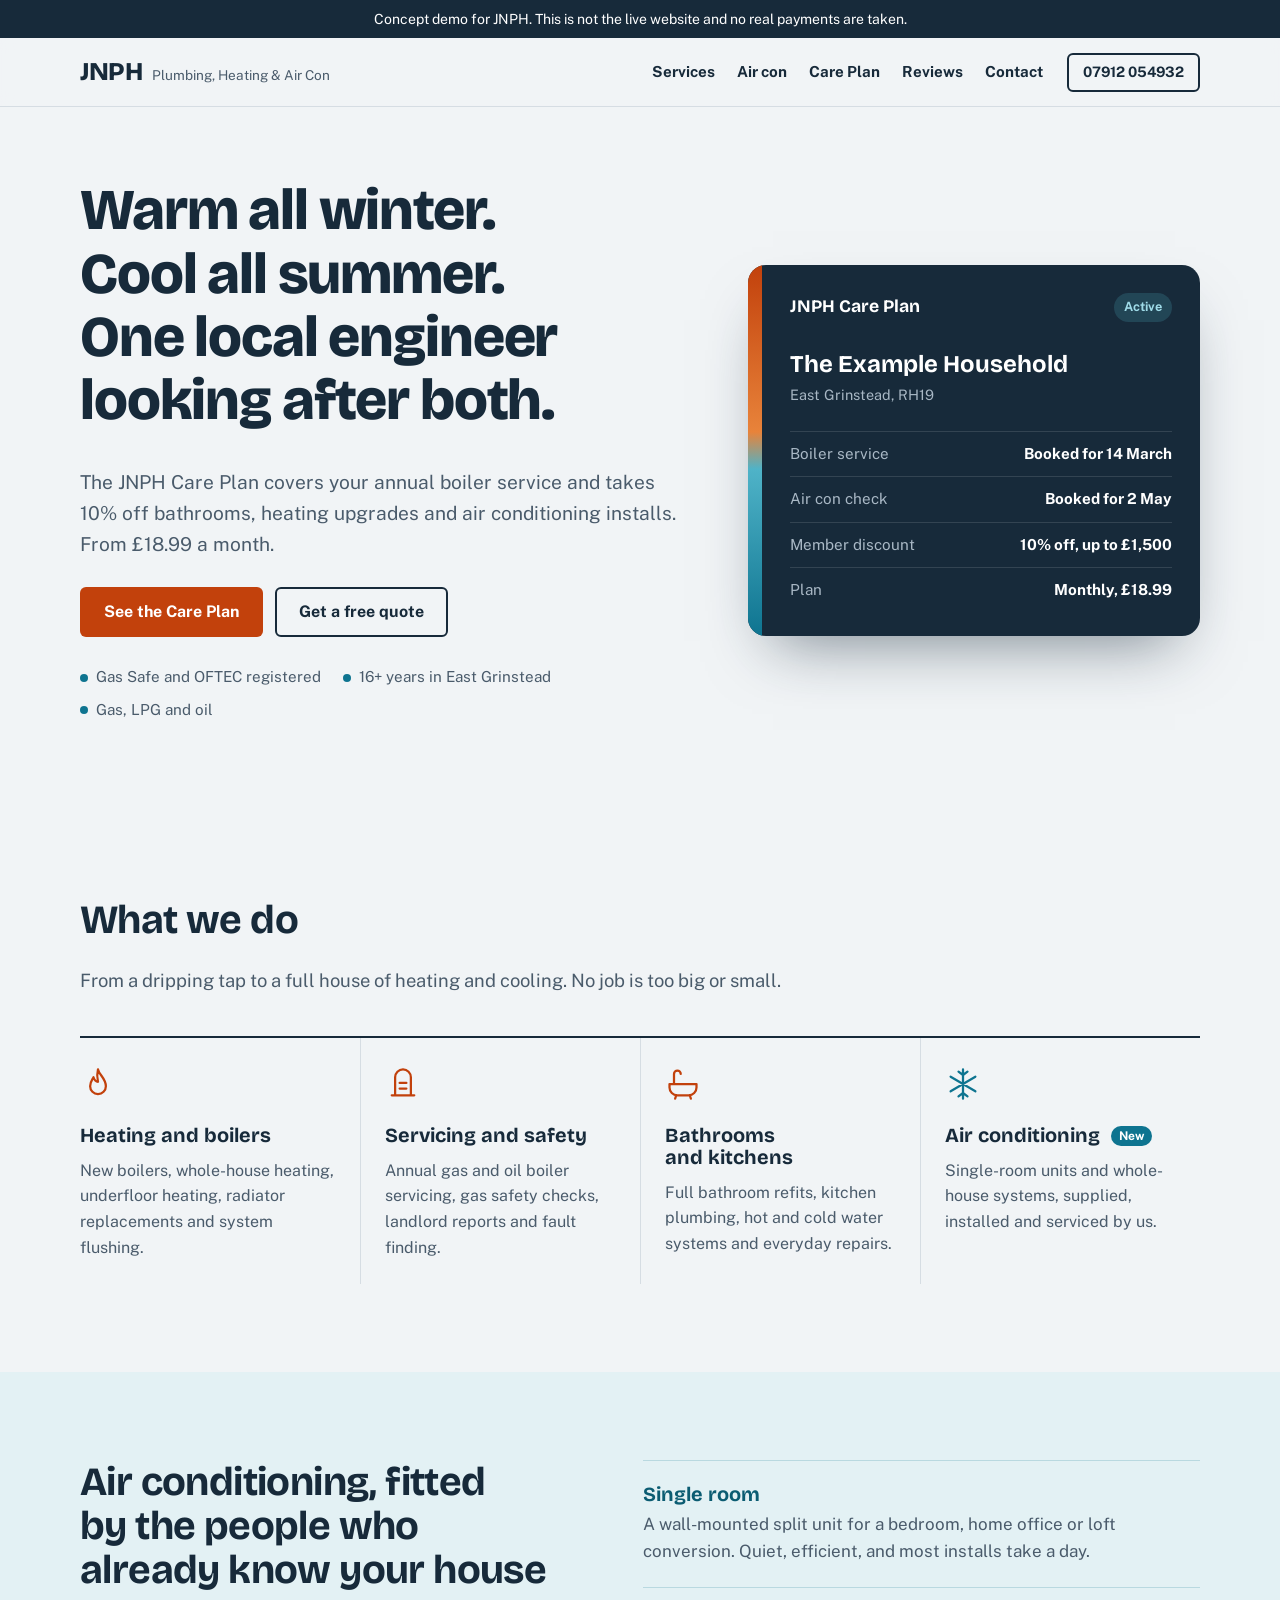
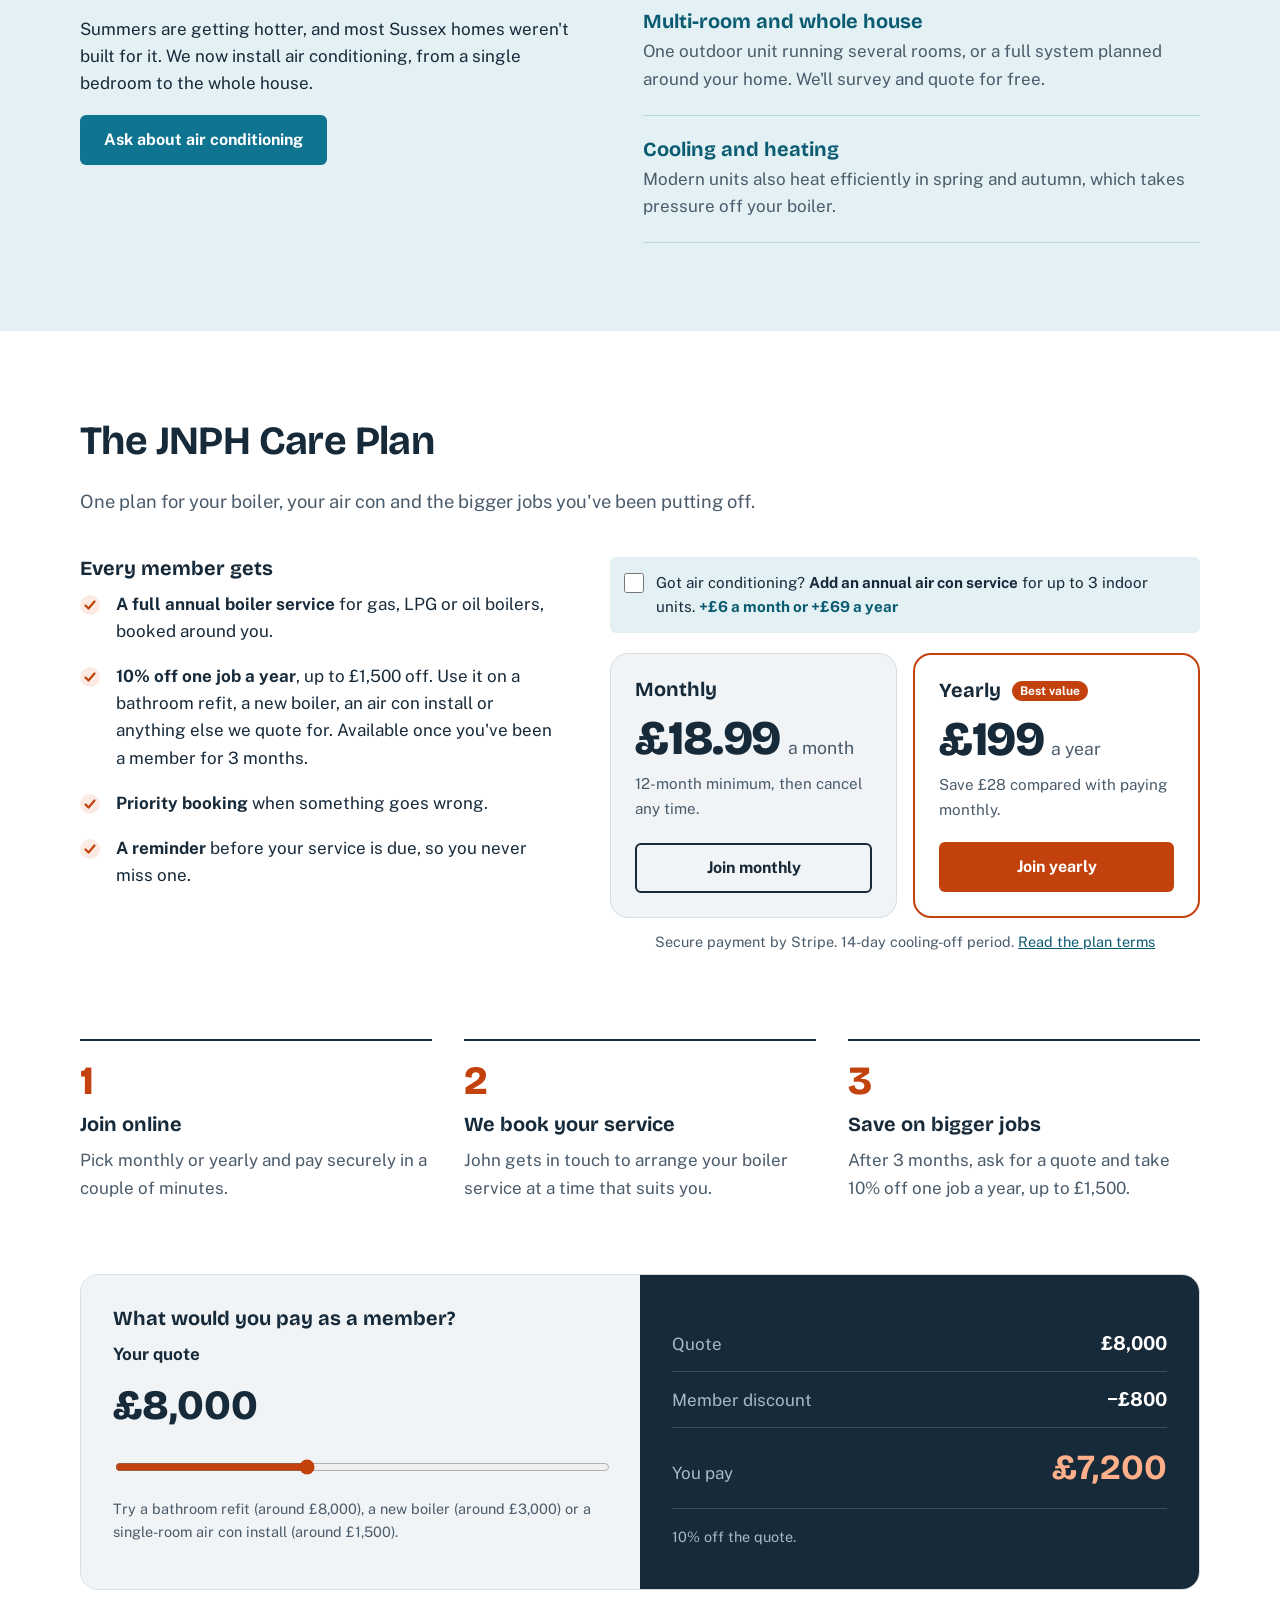
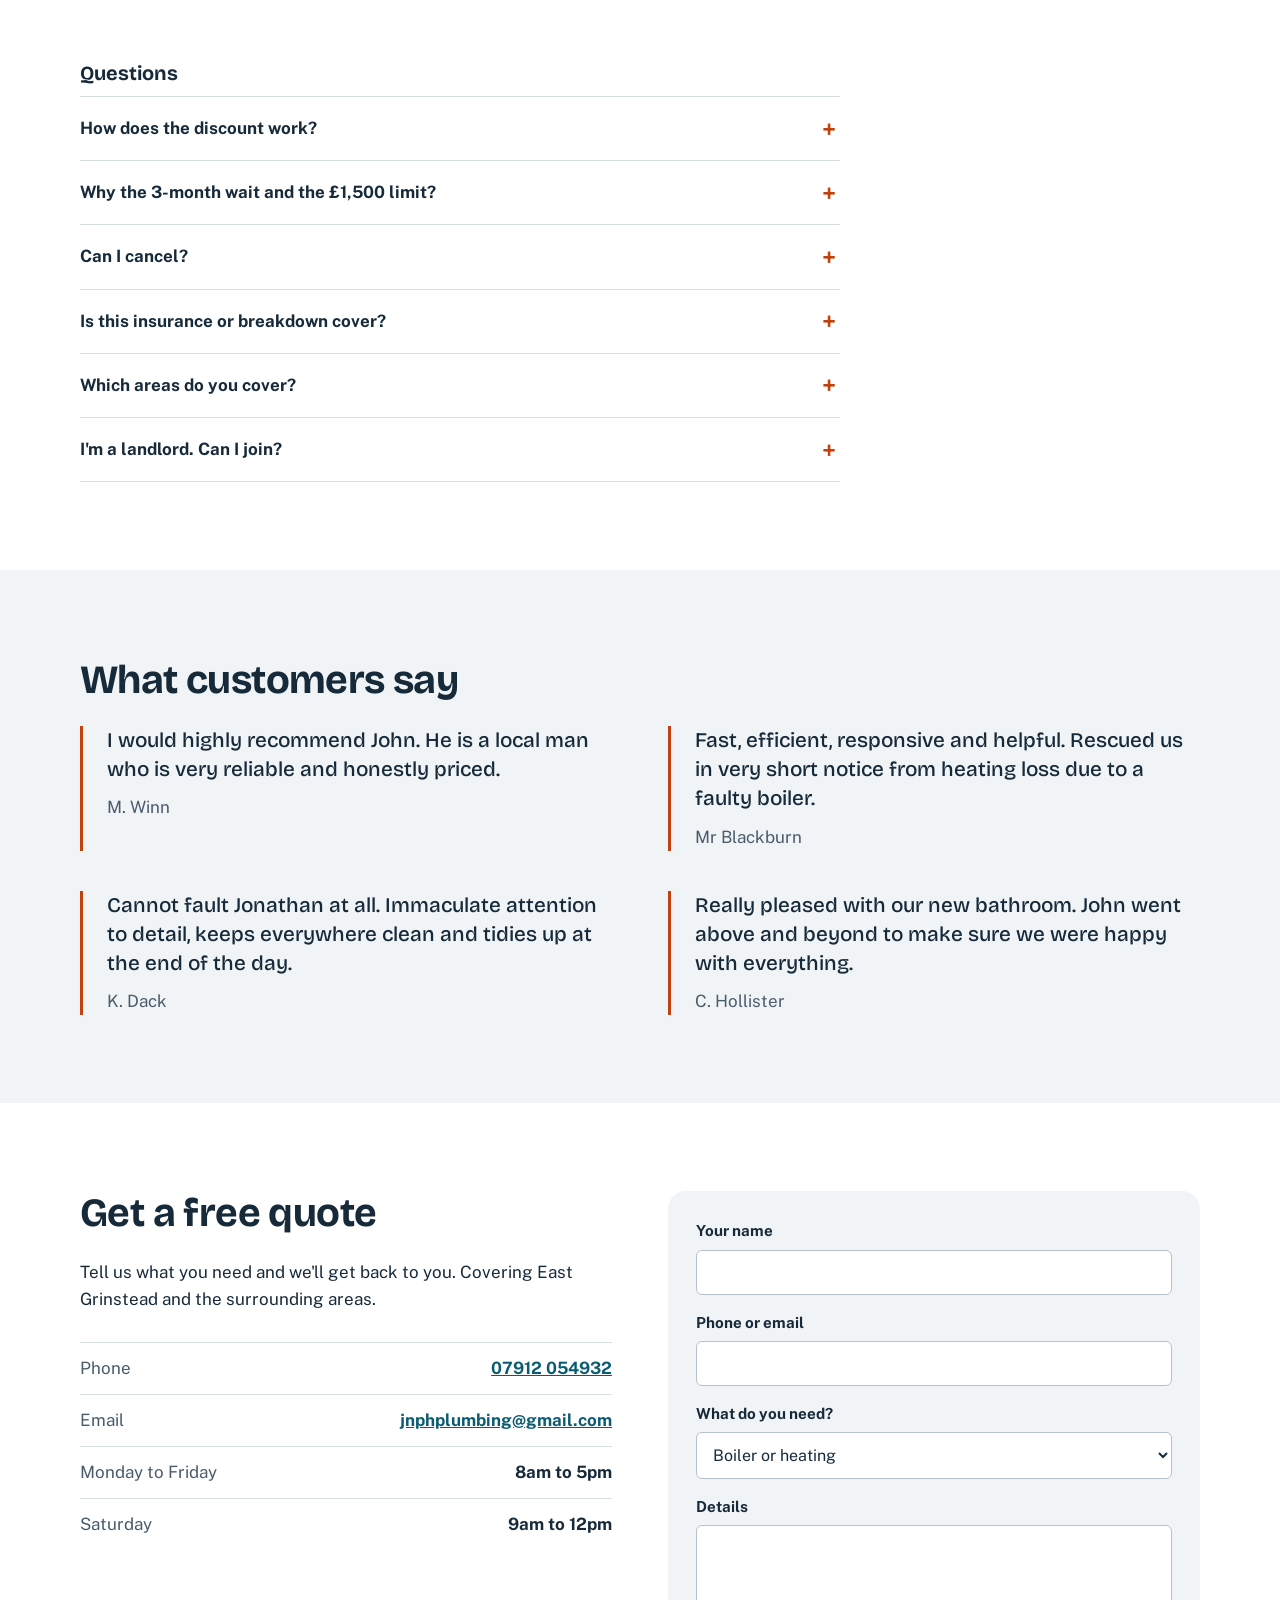
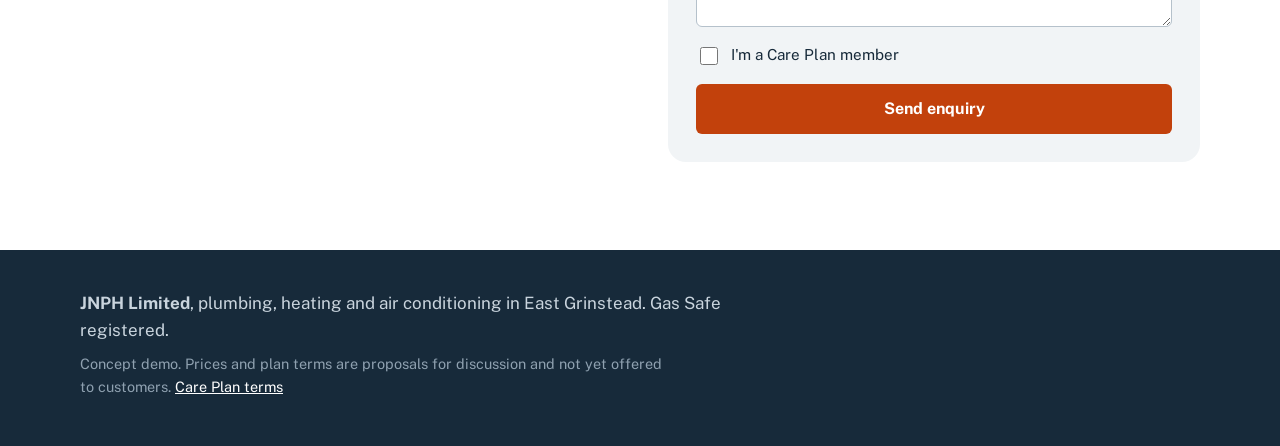
==== index.html @ a47aa837 "JNPH Care Plan concept demo Static demo site for a plumbing, heating and air conditioning business w" ====
<!doctype html>
<html lang="en-GB">
<head>
  <meta charset="utf-8">
  <meta name="viewport" content="width=device-width, initial-scale=1">
  <title>JNPH Plumbing, Heating &amp; Air Conditioning | East Grinstead</title>
  <meta name="description" content="Gas Safe plumbing, heating, bathrooms and air conditioning in East Grinstead. Join the JNPH Care Plan: annual boiler service plus 10% off bigger jobs.">
  <link rel="preconnect" href="https://fonts.googleapis.com">
  <link rel="preconnect" href="https://fonts.gstatic.com" crossorigin>
  <link href="https://fonts.googleapis.com/css2?family=Public+Sans:wght@400;700&family=Bricolage+Grotesque:opsz,wght@12..96,500;12..96,700;12..96,800&display=swap" rel="stylesheet">
  <link rel="stylesheet" href="styles.css">
</head>
<body>
  <div class="demo-bar" role="note">
    Concept demo for JNPH. This is not the live website and no real payments are taken.
  </div>

  <header class="site-header">
    <div class="wrap header-inner">
      <a class="wordmark" href="#top" aria-label="JNPH home">JNPH<span>Plumbing, Heating &amp; Air Con</span></a>
      <nav class="nav" aria-label="Main">
        <a href="#services">Services</a>
        <a href="#air-con">Air con</a>
        <a href="#care-plan">Care Plan</a>
        <a href="#reviews">Reviews</a>
        <a href="#contact">Contact</a>
      </nav>
      <a class="btn btn-small btn-ghost" href="tel:07912054932">07912 054932</a>
    </div>
  </header>

  <main id="top">
    <!-- Hero -->
    <section class="hero">
      <div class="wrap hero-inner">
        <div class="hero-copy">
          <h1>Warm all winter. Cool all summer. One local engineer looking after both.</h1>
          <p class="lede">The JNPH Care Plan covers your annual boiler service and takes 10% off bathrooms, heating upgrades and air conditioning installs. From £18.99 a month.</p>
          <div class="hero-actions">
            <a class="btn btn-heat" href="#care-plan">See the Care Plan</a>
            <a class="btn btn-ghost" href="#contact">Get a free quote</a>
          </div>
          <ul class="trust">
            <li>Gas Safe and OFTEC registered</li>
            <li>16+ years in East Grinstead</li>
            <li>Gas, LPG and oil</li>
          </ul>
        </div>

        <figure class="member-card" aria-label="Example Care Plan membership card">
          <div class="card-temp" aria-hidden="true"></div>
          <div class="card-body">
            <div class="card-top">
              <span class="card-brand">JNPH Care Plan</span>
              <span class="card-status">Active</span>
            </div>
            <p class="card-name">The Example Household<br><span>East Grinstead, RH19</span></p>
            <dl class="card-rows">
              <div><dt>Boiler service</dt><dd>Booked for 14 March</dd></div>
              <div><dt>Air con check</dt><dd>Booked for 2 May</dd></div>
              <div><dt>Member discount</dt><dd>10% off, up to £1,500</dd></div>
              <div><dt>Plan</dt><dd>Monthly, £18.99</dd></div>
            </dl>
          </div>
        </figure>
      </div>
    </section>

    <!-- Services -->
    <section id="services" class="section">
      <div class="wrap">
        <h2>What we do</h2>
        <p class="section-intro">From a dripping tap to a full house of heating and cooling. No job is too big or small.</p>
        <div class="services">
          <article class="service">
            <svg class="icon icon-heat" viewBox="0 0 32 32" aria-hidden="true"><path d="M16 3c1 5 7 8 7 15a7 7 0 0 1-14 0c0-4 2-6 3-8 1 3 2 4 4 4-1-4-1-7 0-11z"/></svg>
            <h3>Heating and boilers</h3>
            <p>New boilers, whole-house heating, underfloor heating, radiator replacements and system flushing.</p>
          </article>
          <article class="service">
            <svg class="icon icon-heat" viewBox="0 0 32 32" aria-hidden="true"><path d="M6 26h20M9 26V10a7 7 0 0 1 14 0v16M13 15h6M13 20h6"/></svg>
            <h3>Servicing and safety</h3>
            <p>Annual gas and oil boiler servicing, gas safety checks, landlord reports and fault finding.</p>
          </article>
          <article class="service">
            <svg class="icon icon-heat" viewBox="0 0 32 32" aria-hidden="true"><path d="M4 16h24v3a7 7 0 0 1-7 7H11a7 7 0 0 1-7-7v-3zM8 16V7a3 3 0 0 1 6 0M10 26l-1 3M22 26l1 3"/></svg>
            <h3>Bathrooms and kitchens</h3>
            <p>Full bathroom refits, kitchen plumbing, hot and cold water systems and everyday repairs.</p>
          </article>
          <article class="service service-new">
            <svg class="icon icon-cool" viewBox="0 0 32 32" aria-hidden="true"><path d="M16 3v26M5 9.5l22 13M27 9.5l-22 13M12 5l4 3 4-3M12 27l4-3 4 3"/></svg>
            <h3>Air conditioning <span class="tag">New</span></h3>
            <p>Single-room units and whole-house systems, supplied, installed and serviced by us.</p>
          </article>
        </div>
      </div>
    </section>

    <!-- Air con -->
    <section id="air-con" class="section aircon">
      <div class="wrap aircon-inner">
        <div>
          <h2>Air conditioning, fitted by the people who already know your house</h2>
          <p>Summers are getting hotter, and most Sussex homes weren't built for it. We now install air conditioning, from a single bedroom to the whole house.</p>
          <a class="btn btn-cool" href="#contact">Ask about air conditioning</a>
        </div>
        <div class="aircon-options">
          <div class="option">
            <h3>Single room</h3>
            <p>A wall-mounted split unit for a bedroom, home office or loft conversion. Quiet, efficient, and most installs take a day.</p>
          </div>
          <div class="option">
            <h3>Multi-room and whole house</h3>
            <p>One outdoor unit running several rooms, or a full system planned around your home. We'll survey and quote for free.</p>
          </div>
          <div class="option">
            <h3>Cooling and heating</h3>
            <p>Modern units also heat efficiently in spring and autumn, which takes pressure off your boiler.</p>
          </div>
        </div>
      </div>
    </section>

    <!-- Care plan -->
    <section id="care-plan" class="section plan">
      <div class="wrap">
        <h2>The JNPH Care Plan</h2>
        <p class="section-intro">One plan for your boiler, your air con and the bigger jobs you've been putting off.</p>

        <div class="plan-grid">
          <div class="plan-included">
            <h3>Every member gets</h3>
            <ul class="ticks">
              <li><strong>A full annual boiler service</strong> for gas, LPG or oil boilers, booked around you.</li>
              <li><strong>10% off one job a year</strong>, up to £1,500 off. Use it on a bathroom refit, a new boiler, an air con install or anything else we quote for. Available once you've been a member for 3 months.</li>
              <li><strong>Priority booking</strong> when something goes wrong.</li>
              <li><strong>A reminder</strong> before your service is due, so you never miss one.</li>
            </ul>
          </div>

          <div class="plan-pricing">
            <label class="addon">
              <input type="checkbox" id="addon-aircon">
              <span>Got air conditioning? <strong>Add an annual air con service</strong> for up to 3 indoor units. <em>+£6 a month or +£69 a year</em></span>
            </label>

            <div class="price-options">
              <div class="price-card">
                <h3>Monthly</h3>
                <div class="price">
                  <span class="price-amount" id="price-monthly">£18.99</span>
                  <span class="price-period">a month</span>
                </div>
                <p class="price-note">12-month minimum, then cancel any time.</p>
                <button class="btn btn-ghost btn-block" type="button" data-join="monthly">Join monthly</button>
              </div>
              <div class="price-card price-card-best">
                <h3>Yearly <span class="tag tag-heat">Best value</span></h3>
                <div class="price">
                  <span class="price-amount" id="price-annual">£199</span>
                  <span class="price-period">a year</span>
                </div>
                <p class="price-note" id="annual-saving">Save £28 compared with paying monthly.</p>
                <button class="btn btn-heat btn-block" type="button" data-join="annual">Join yearly</button>
              </div>
            </div>
            <p class="small center">Secure payment by Stripe. 14-day cooling-off period. <a href="terms.html">Read the plan terms</a></p>
          </div>
        </div>

        <!-- Steps -->
        <ol class="steps">
          <li><h3>Join online</h3><p>Pick monthly or yearly and pay securely in a couple of minutes.</p></li>
          <li><h3>We book your service</h3><p>John gets in touch to arrange your boiler service at a time that suits you.</p></li>
          <li><h3>Save on bigger jobs</h3><p>After 3 months, ask for a quote and take 10% off one job a year, up to £1,500.</p></li>
        </ol>

        <!-- Calculator -->
        <div class="calc">
          <div class="calc-input">
            <h3>What would you pay as a member?</h3>
            <label for="quote">Your quote</label>
            <output id="quote-out" for="quote">£8,000</output>
            <input type="range" id="quote" min="500" max="20000" step="250" value="8000">
            <p class="small">Try a bathroom refit (around £8,000), a new boiler (around £3,000) or a single-room air con install (around £1,500).</p>
          </div>
          <dl class="calc-result">
            <div><dt>Quote</dt><dd id="calc-quote">£8,000</dd></div>
            <div><dt>Member discount</dt><dd id="calc-save">−£800</dd></div>
            <div><dt>You pay</dt><dd id="calc-pay" class="big">£7,200</dd></div>
            <p class="small" id="calc-note">10% off the quote.</p>
          </dl>
        </div>

        <!-- FAQ -->
        <div class="faq">
          <h3>Questions</h3>
          <details>
            <summary>How does the discount work?</summary>
            <p>Once you've been a member for 3 months, you can take 10% off one job each membership year, up to £1,500 off. It's the same for monthly and yearly members.</p>
          </details>
          <details>
            <summary>Why the 3-month wait and the £1,500 limit?</summary>
            <p>They keep the plan fair and the price low for everyone. The plan is for people who want their home looked after all year, not a one-off discount on a single job.</p>
          </details>
          <details>
            <summary>Can I cancel?</summary>
            <p>You can cancel within 14 days of joining for a full refund, as long as your service hasn't happened yet. Monthly plans have a 12-month minimum because your service is included up front. After that, cancel any time. The <a href="terms.html#cancelling">plan terms</a> explain exactly how it works.</p>
          </details>
          <details>
            <summary>Is this insurance or breakdown cover?</summary>
            <p>No. The plan covers your annual service and a discount on quoted work. Repairs are quoted separately, and members get priority booking.</p>
          </details>
          <details>
            <summary>Which areas do you cover?</summary>
            <p>East Grinstead and the surrounding areas. If you're not sure, give us a call.</p>
          </details>
          <details>
            <summary>I'm a landlord. Can I join?</summary>
            <p>Yes, one plan per property. Landlord gas safety certificates can be added at a member price. Ask us for details.</p>
          </details>
        </div>
      </div>
    </section>

    <!-- Reviews -->
    <section id="reviews" class="section">
      <div class="wrap">
        <h2>What customers say</h2>
        <div class="reviews">
          <blockquote>
            <p>I would highly recommend John. He is a local man who is very reliable and honestly priced.</p>
            <cite>M. Winn</cite>
          </blockquote>
          <blockquote>
            <p>Fast, efficient, responsive and helpful. Rescued us in very short notice from heating loss due to a faulty boiler.</p>
            <cite>Mr Blackburn</cite>
          </blockquote>
          <blockquote>
            <p>Cannot fault Jonathan at all. Immaculate attention to detail, keeps everywhere clean and tidies up at the end of the day.</p>
            <cite>K. Dack</cite>
          </blockquote>
          <blockquote>
            <p>Really pleased with our new bathroom. John went above and beyond to make sure we were happy with everything.</p>
            <cite>C. Hollister</cite>
          </blockquote>
        </div>
      </div>
    </section>

    <!-- Contact -->
    <section id="contact" class="section contact">
      <div class="wrap contact-inner">
        <div>
          <h2>Get a free quote</h2>
          <p>Tell us what you need and we'll get back to you. Covering East Grinstead and the surrounding areas.</p>
          <dl class="contact-list">
            <div><dt>Phone</dt><dd><a href="tel:07912054932">07912 054932</a></dd></div>
            <div><dt>Email</dt><dd><a href="mailto:jnphplumbing@gmail.com">jnphplumbing@gmail.com</a></dd></div>
            <div><dt>Monday to Friday</dt><dd>8am to 5pm</dd></div>
            <div><dt>Saturday</dt><dd>9am to 12pm</dd></div>
          </dl>
        </div>
        <form class="quote-form" id="quote-form">
          <label>Your name <input name="name" autocomplete="name" required></label>
          <label>Phone or email <input name="contact" required></label>
          <label>What do you need?
            <select name="type">
              <option>Boiler or heating</option>
              <option>Air conditioning</option>
              <option>Bathroom or kitchen</option>
              <option>Servicing</option>
              <option>Something else</option>
            </select>
          </label>
          <label>Details <textarea name="details" rows="4"></textarea></label>
          <label class="inline-check"><input type="checkbox" name="member"> I'm a Care Plan member</label>
          <button class="btn btn-heat" type="submit">Send enquiry</button>
          <p class="form-msg" id="form-msg" role="status"></p>
        </form>
      </div>
    </section>
  </main>

  <footer class="site-footer">
    <div class="wrap footer-inner">
      <p><strong>JNPH Limited</strong>, plumbing, heating and air conditioning in East Grinstead. Gas Safe registered.</p>
      <p class="small">Concept demo. Prices and plan terms are proposals for discussion and not yet offered to customers. <a href="terms.html">Care Plan terms</a></p>
    </div>
  </footer>

  <!-- Join dialog -->
  <dialog id="join-dialog" aria-labelledby="join-title">
    <form method="dialog" class="join">
      <h2 id="join-title">Your Care Plan</h2>
      <dl class="join-summary" id="join-summary"></dl>
      <p class="small" id="join-terms"></p>
      <p class="small">By continuing you agree to the <a href="terms.html" target="_blank">Care Plan terms</a>.</p>
      <p class="demo-note" id="demo-note" hidden>Demo mode: this is where Stripe's secure checkout would open. No payment has been taken.</p>
      <div class="join-actions">
        <button class="btn btn-ghost" value="cancel">Back</button>
        <button class="btn btn-heat" type="button" id="checkout-btn">Continue to payment</button>
      </div>
    </form>
  </dialog>

  <script src="script.js"></script>
</body>
</html>
---- styles.css ----
:root {
  --ink: #172a3a;
  --ink-soft: #4a5b6b;
  --bg: #f1f4f6;
  --surface: #ffffff;
  --line: #d6dde3;
  --heat: #c2410c;
  --heat-dark: #9a330a;
  --cool: #0e7490;
  --cool-dark: #0b5c72;
  --cool-wash: #e3f1f4;
  --heat-wash: #fbebe3;

  --display: "Bricolage Grotesque", system-ui, sans-serif;
  --body: "Public Sans", system-ui, sans-serif;

  --radius-s: 6px;
  --radius-l: 18px;
}

*, *::before, *::after { box-sizing: border-box; }

html { scroll-behavior: smooth; scroll-padding-top: 80px; }

body {
  margin: 0;
  background: var(--bg);
  color: var(--ink);
  font: 400 1.0625rem/1.6 var(--body);
  -webkit-font-smoothing: antialiased;
}

h1, h2, h3 {
  font-family: var(--display);
  line-height: 1.1;
  margin: 0 0 0.6em;
  text-wrap: balance;
}
h1 { font-size: clamp(2.2rem, 5vw, 3.6rem); font-weight: 800; letter-spacing: -0.02em; }
h2 { font-size: clamp(1.75rem, 3.4vw, 2.5rem); font-weight: 700; letter-spacing: -0.015em; }
h3 { font-size: 1.25rem; font-weight: 700; }
p { margin: 0 0 1em; max-width: 65ch; }
a { color: var(--cool-dark); }

:focus-visible { outline: 3px solid var(--cool); outline-offset: 3px; border-radius: 4px; }

.wrap { width: min(1120px, 100% - 32px); margin-inline: auto; }
.small { font-size: 0.9rem; color: var(--ink-soft); }
.center { text-align: center; margin-inline: auto; }

/* Demo banner */
.demo-bar {
  background: var(--ink);
  color: #fff;
  font-size: 0.875rem;
  text-align: center;
  padding: 8px 16px;
}

/* Header */
.site-header {
  position: sticky; top: 0; z-index: 10;
  background: rgba(241, 244, 246, 0.92);
  backdrop-filter: blur(8px);
  border-bottom: 1px solid var(--line);
}
.header-inner { display: flex; align-items: center; gap: 24px; min-height: 68px; }
.wordmark {
  font-family: var(--display); font-weight: 800; font-size: 1.6rem;
  color: var(--ink); text-decoration: none; letter-spacing: -0.03em;
  display: flex; align-items: baseline; gap: 10px;
}
.wordmark span { font-family: var(--body); font-weight: 400; font-size: 0.85rem; letter-spacing: 0; color: var(--ink-soft); }
.nav { display: flex; gap: 22px; margin-left: auto; }
.nav a { color: var(--ink); text-decoration: none; font-weight: 700; font-size: 0.95rem; }
.nav a:hover { color: var(--heat); }

/* Buttons */
.btn {
  display: inline-flex; align-items: center; justify-content: center;
  font: 700 1rem/1 var(--body);
  padding: 15px 22px;
  border-radius: var(--radius-s);
  border: 2px solid transparent;
  text-decoration: none;
  cursor: pointer;
}
.btn-heat { background: var(--heat); color: #fff; }
.btn-heat:hover { background: var(--heat-dark); }
.btn-cool { background: var(--cool); color: #fff; }
.btn-cool:hover { background: var(--cool-dark); }
.btn-ghost { background: transparent; color: var(--ink); border-color: var(--ink); }
.btn-ghost:hover { background: var(--ink); color: #fff; }
.btn-small { padding: 10px 14px; font-size: 0.9rem; }
.btn-block { width: 100%; }

/* Hero */
.hero { padding: 72px 0 88px; }
.hero-inner { display: grid; grid-template-columns: 1.15fr 0.85fr; gap: 56px; align-items: center; }
.lede { font-size: 1.2rem; color: var(--ink-soft); }
.hero-actions { display: flex; flex-wrap: wrap; gap: 12px; margin: 28px 0; }
.trust { list-style: none; padding: 0; margin: 0; display: flex; flex-wrap: wrap; gap: 8px 22px; font-size: 0.95rem; color: var(--ink-soft); }
.trust li { display: flex; align-items: center; gap: 8px; }
.trust li::before { content: ""; width: 8px; height: 8px; border-radius: 50%; background: var(--cool); }

/* Membership card: the one bold element */
.member-card {
  margin: 0;
  display: grid; grid-template-columns: 14px 1fr;
  background: var(--ink);
  color: #fff;
  border-radius: var(--radius-l);
  overflow: hidden;
  box-shadow: 0 30px 60px -25px rgba(23, 42, 58, 0.55);
  animation: card-in 0.9s cubic-bezier(.2,.8,.2,1) both;
}
.card-temp { background: linear-gradient(180deg, var(--heat) 0%, #e8833a 45%, #4fb3c8 55%, var(--cool) 100%); }
.card-body { padding: 28px 28px 24px; }
.card-top { display: flex; justify-content: space-between; align-items: center; margin-bottom: 28px; }
.card-brand { font-family: var(--display); font-weight: 700; font-size: 1.1rem; }
.card-status { font-size: 0.8rem; font-weight: 700; padding: 4px 10px; border-radius: 99px; background: rgba(79, 179, 200, 0.2); color: #9fdbe8; }
.card-name { font-family: var(--display); font-size: 1.5rem; font-weight: 700; line-height: 1.2; margin-bottom: 24px; }
.card-name span { font-family: var(--body); font-size: 0.9rem; font-weight: 400; color: #a9b8c5; }
.card-rows { margin: 0; }
.card-rows div { display: flex; justify-content: space-between; gap: 16px; padding: 10px 0; border-top: 1px solid rgba(255,255,255,0.12); font-size: 0.95rem; }
.card-rows dt { color: #a9b8c5; }
.card-rows dd { margin: 0; font-weight: 700; text-align: right; }

@keyframes card-in {
  from { opacity: 0; transform: translateY(30px); }
  to { opacity: 1; transform: translateY(0); }
}

/* Sections */
.section { padding: 88px 0; }
.section-intro { font-size: 1.15rem; color: var(--ink-soft); margin-bottom: 40px; }

.services { display: grid; grid-template-columns: repeat(4, 1fr); gap: 0; border-top: 2px solid var(--ink); }
.service { padding: 28px 24px 8px 0; }
.service + .service { padding-left: 24px; border-left: 1px solid var(--line); }
.service p { color: var(--ink-soft); font-size: 1rem; }
.icon { width: 36px; height: 36px; fill: none; stroke-width: 2; stroke-linecap: round; stroke-linejoin: round; margin-bottom: 14px; }
.icon-heat { stroke: var(--heat); }
.icon-cool { stroke: var(--cool); }
.tag { font-family: var(--body); font-size: 0.75rem; font-weight: 700; background: var(--cool); color: #fff; padding: 3px 8px; border-radius: 99px; vertical-align: middle; margin-left: 6px; }

/* Air con */
.aircon { background: var(--cool-wash); }
.aircon-inner { display: grid; grid-template-columns: 1fr 1.1fr; gap: 56px; align-items: start; }
.aircon-options { display: grid; gap: 0; }
.option { padding: 22px 0; border-top: 1px solid #b9d9e0; }
.option:last-child { border-bottom: 1px solid #b9d9e0; }
.option h3 { color: var(--cool-dark); margin-bottom: 0.3em; }
.option p { margin: 0; color: var(--ink-soft); }

/* Plan */
.plan { background: var(--surface); }
.plan-grid { display: grid; grid-template-columns: 0.9fr 1.1fr; gap: 48px; align-items: start; }
.ticks { list-style: none; padding: 0; margin: 0 0 24px; }
.ticks li { position: relative; padding: 0 0 18px 36px; max-width: 60ch; }
.ticks li::before {
  content: ""; position: absolute; left: 0; top: 4px; width: 20px; height: 20px; border-radius: 50%;
  background: var(--heat-wash) url("data:image/svg+xml,%3Csvg xmlns='http://www.w3.org/2000/svg' viewBox='0 0 20 20'%3E%3Cpath d='M5.5 10.5l3 3 6-7' fill='none' stroke='%23c2410c' stroke-width='2.2' stroke-linecap='round' stroke-linejoin='round'/%3E%3C/svg%3E") center/100% no-repeat;
}

.price-options { display: grid; grid-template-columns: 1fr 1fr; gap: 16px; margin-bottom: 12px; }
.price-card {
  display: flex; flex-direction: column;
  background: var(--bg);
  border: 1px solid var(--line);
  border-radius: var(--radius-l);
  padding: 24px;
}
.price-card-best { border: 2px solid var(--heat); background: var(--surface); }
.price-card h3 { margin-bottom: 14px; }
.price-card .btn { margin-top: auto; }
.tag-heat { background: var(--heat); }
.price { display: flex; align-items: baseline; gap: 8px; }
.price-amount { font-family: var(--display); font-weight: 800; font-size: 3rem; line-height: 1; letter-spacing: -0.03em; }
.price-period { color: var(--ink-soft); font-size: 1.1rem; }
.price-note { font-size: 0.95rem; color: var(--ink-soft); margin: 10px 0 20px; }
.addon { display: flex; gap: 12px; align-items: flex-start; padding: 14px; background: var(--cool-wash); border-radius: var(--radius-s); margin-bottom: 20px; cursor: pointer; font-size: 0.95rem; }
.addon input { width: 20px; height: 20px; margin: 2px 0 0; accent-color: var(--cool); flex-shrink: 0; }
.addon em { font-style: normal; font-weight: 700; color: var(--cool-dark); }

/* Steps: a real sequence */
.steps { list-style: none; counter-reset: step; padding: 0; margin: 72px 0; display: grid; grid-template-columns: repeat(3, 1fr); gap: 32px; }
.steps li { counter-increment: step; padding-top: 20px; border-top: 2px solid var(--ink); }
.steps li::before { content: counter(step); display: block; font-family: var(--display); font-weight: 800; font-size: 2.5rem; line-height: 1; color: var(--heat); margin-bottom: 12px; }
.steps p { color: var(--ink-soft); margin: 0; }

/* Calculator */
.calc { display: grid; grid-template-columns: 1fr 1fr; gap: 0; border-radius: var(--radius-l); overflow: hidden; border: 1px solid var(--line); }
.calc-input { padding: 32px; background: var(--bg); }
.calc-input label { display: block; font-weight: 700; }
.calc-input output { display: block; font-family: var(--display); font-weight: 800; font-size: 2.6rem; margin: 4px 0 12px; }
.calc input[type="range"] { width: 100%; accent-color: var(--heat); height: 28px; margin-bottom: 16px; }
.calc-result { margin: 0; padding: 32px; background: var(--ink); color: #fff; display: flex; flex-direction: column; justify-content: center; }
.calc-result div { display: flex; justify-content: space-between; align-items: baseline; padding: 12px 0; border-bottom: 1px solid rgba(255,255,255,0.14); }
.calc-result dt { color: #a9b8c5; }
.calc-result dd { margin: 0; font-weight: 700; font-size: 1.2rem; }
.calc-result dd.big { font-family: var(--display); font-size: 2.2rem; color: #ffb08a; }
.calc-result .small { color: #a9b8c5; margin: 16px 0 0; }

/* FAQ */
.faq { margin-top: 72px; max-width: 760px; }
.faq details { border-top: 1px solid var(--line); }
.faq details:last-of-type { border-bottom: 1px solid var(--line); }
.faq summary { cursor: pointer; font-weight: 700; padding: 18px 32px 18px 0; list-style: none; position: relative; }
.faq summary::-webkit-details-marker { display: none; }
.faq summary::after { content: "+"; position: absolute; right: 4px; top: 50%; transform: translateY(-50%); font-size: 1.5rem; color: var(--heat); transition: transform 0.2s; }
.faq details[open] summary::after { transform: translateY(-50%) rotate(45deg); }
.faq details p { color: var(--ink-soft); padding-bottom: 8px; }

/* Reviews */
.reviews { display: grid; grid-template-columns: repeat(2, 1fr); gap: 40px 56px; }
.reviews blockquote { margin: 0; padding-left: 24px; border-left: 3px solid var(--heat); }
.reviews p { font-family: var(--display); font-size: 1.3rem; font-weight: 500; line-height: 1.4; margin-bottom: 10px; }
.reviews cite { font-style: normal; color: var(--ink-soft); }

/* Contact */
.contact { background: var(--surface); }
.contact-inner { display: grid; grid-template-columns: 1fr 1fr; gap: 56px; }
.contact-list { margin: 28px 0 0; }
.contact-list div { display: flex; justify-content: space-between; gap: 16px; padding: 12px 0; border-top: 1px solid var(--line); }
.contact-list dt { color: var(--ink-soft); }
.contact-list dd { margin: 0; font-weight: 700; text-align: right; }
.quote-form { display: grid; gap: 16px; background: var(--bg); padding: 28px; border-radius: var(--radius-l); }
.quote-form label { display: grid; gap: 6px; font-weight: 700; font-size: 0.95rem; }
.quote-form input:not([type="checkbox"]), .quote-form select, .quote-form textarea {
  font: 400 1rem var(--body); color: var(--ink); background: var(--surface);
  border: 1px solid #b5c1cb; border-radius: var(--radius-s); padding: 12px;
  width: 100%;
}
.quote-form .inline-check { display: flex; align-items: center; gap: 10px; font-weight: 400; }
.quote-form .inline-check input { width: 18px; height: 18px; accent-color: var(--heat); }
.form-msg { margin: 0; font-weight: 700; color: var(--cool-dark); }
.form-msg:empty { display: none; }

/* Footer */
.site-footer { background: var(--ink); color: #c9d4dd; padding: 40px 0; }
.site-footer .small { color: #8fa1b0; }
.footer-inner p { margin: 0 0 8px; }

/* Join dialog */
dialog {
  border: 0; border-radius: var(--radius-l); padding: 0;
  width: min(460px, 100% - 32px);
  color: var(--ink); background: var(--surface);
  box-shadow: 0 30px 80px -20px rgba(23, 42, 58, 0.5);
}
dialog::backdrop { background: rgba(23, 42, 58, 0.55); }
.join { padding: 28px; }
.join h2 { font-size: 1.6rem; }
.join-summary { margin: 0 0 16px; }
.join-summary div { display: flex; justify-content: space-between; gap: 16px; padding: 10px 0; border-top: 1px solid var(--line); }
.join-summary div.total { border-top: 2px solid var(--ink); font-weight: 700; }
.join-summary dt { color: var(--ink-soft); }
.join-summary .total dt { color: var(--ink); }
.join-summary dd { margin: 0; font-weight: 700; }
.demo-note { background: var(--cool-wash); color: var(--cool-dark); padding: 12px 14px; border-radius: var(--radius-s); font-size: 0.95rem; font-weight: 700; }
.join-actions { display: flex; gap: 12px; justify-content: flex-end; margin-top: 8px; }

/* Responsive */
@media (max-width: 960px) {
  .hero-inner, .aircon-inner, .plan-grid, .contact-inner, .calc { grid-template-columns: 1fr; }
  .member-card { max-width: 440px; }
  .services { grid-template-columns: 1fr 1fr; }
  .service:nth-child(3) { padding-left: 0; border-left: 0; }
  .service:nth-child(n+3) { border-top: 1px solid var(--line); }
}
@media (max-width: 760px) {
  .nav { display: none; }
  .header-inner { justify-content: space-between; }
  .wordmark span { display: none; }
  .hero { padding: 48px 0 64px; }
  .section { padding: 64px 0; }
  .services, .steps, .reviews { grid-template-columns: 1fr; }
  .service, .service + .service { padding-left: 0; border-left: 0; }
  .service + .service { border-top: 1px solid var(--line); }
  .calc-input, .calc-result, .quote-form { padding: 22px; }
  .price-options { grid-template-columns: 1fr; }
}

@media (prefers-reduced-motion: reduce) {
  html { scroll-behavior: auto; }
  .member-card { animation: none; }
  .faq summary::after { transition: none; }
}

/* Terms page */
.terms-layout { display: grid; grid-template-columns: 240px 1fr; gap: 64px; align-items: start; }
.terms-nav { position: sticky; top: 100px; font-size: 0.95rem; }
.terms-nav .back { display: inline-block; font-weight: 700; margin-bottom: 20px; }
.terms-nav ol { margin: 0; padding-left: 1.4em; color: var(--ink-soft); }
.terms-nav li { margin-bottom: 6px; }
.terms-nav ol a { color: var(--ink); text-decoration: none; }
.terms-nav ol a:hover { color: var(--heat); text-decoration: underline; }
.terms-body { max-width: 720px; }
.terms-body section { padding-top: 32px; margin-top: 32px; border-top: 1px solid var(--line); }
.terms-body h2 { font-size: 1.5rem; }
.terms-body ul { padding-left: 1.3em; margin: 0 0 1em; }
.terms-body li { margin-bottom: 6px; }
mark { background: #fde68a; color: var(--ink); padding: 0 3px; border-radius: 3px; }
.review-box { background: var(--heat-wash); border-left: 4px solid var(--heat); border-radius: var(--radius-s); padding: 24px 28px; margin: 32px 0 8px; }
.review-box h2 { font-size: 1.3rem; }
.review-box ul { margin-bottom: 0; }
.form-copy { background: var(--surface); border: 1px dashed #9aa9b6; border-radius: var(--radius-s); padding: 20px 24px; }
.form-copy p:last-child { margin-bottom: 0; line-height: 2; }

@media (max-width: 960px) {
  .terms-layout { grid-template-columns: 1fr; gap: 24px; }
  .terms-nav { position: static; }
  .terms-nav ol { display: none; }
}
.site-footer a { color: #fff; }
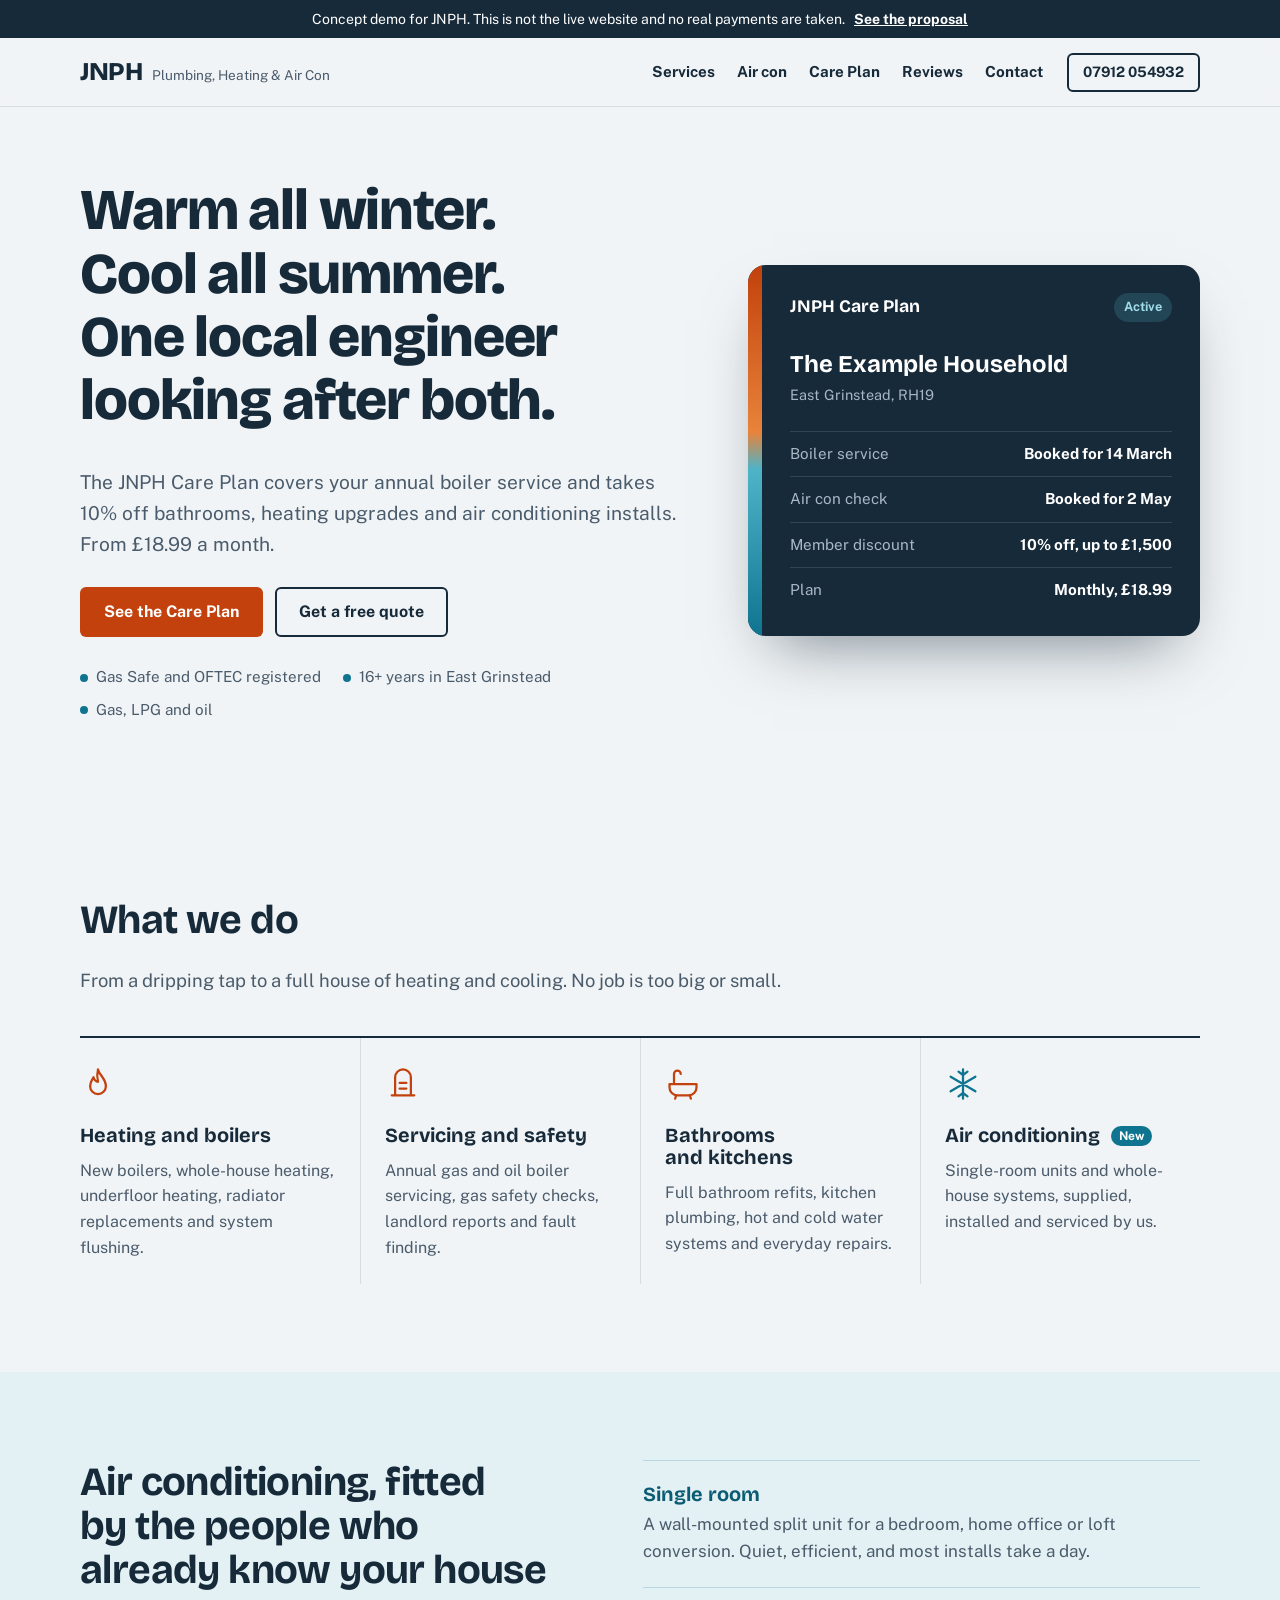
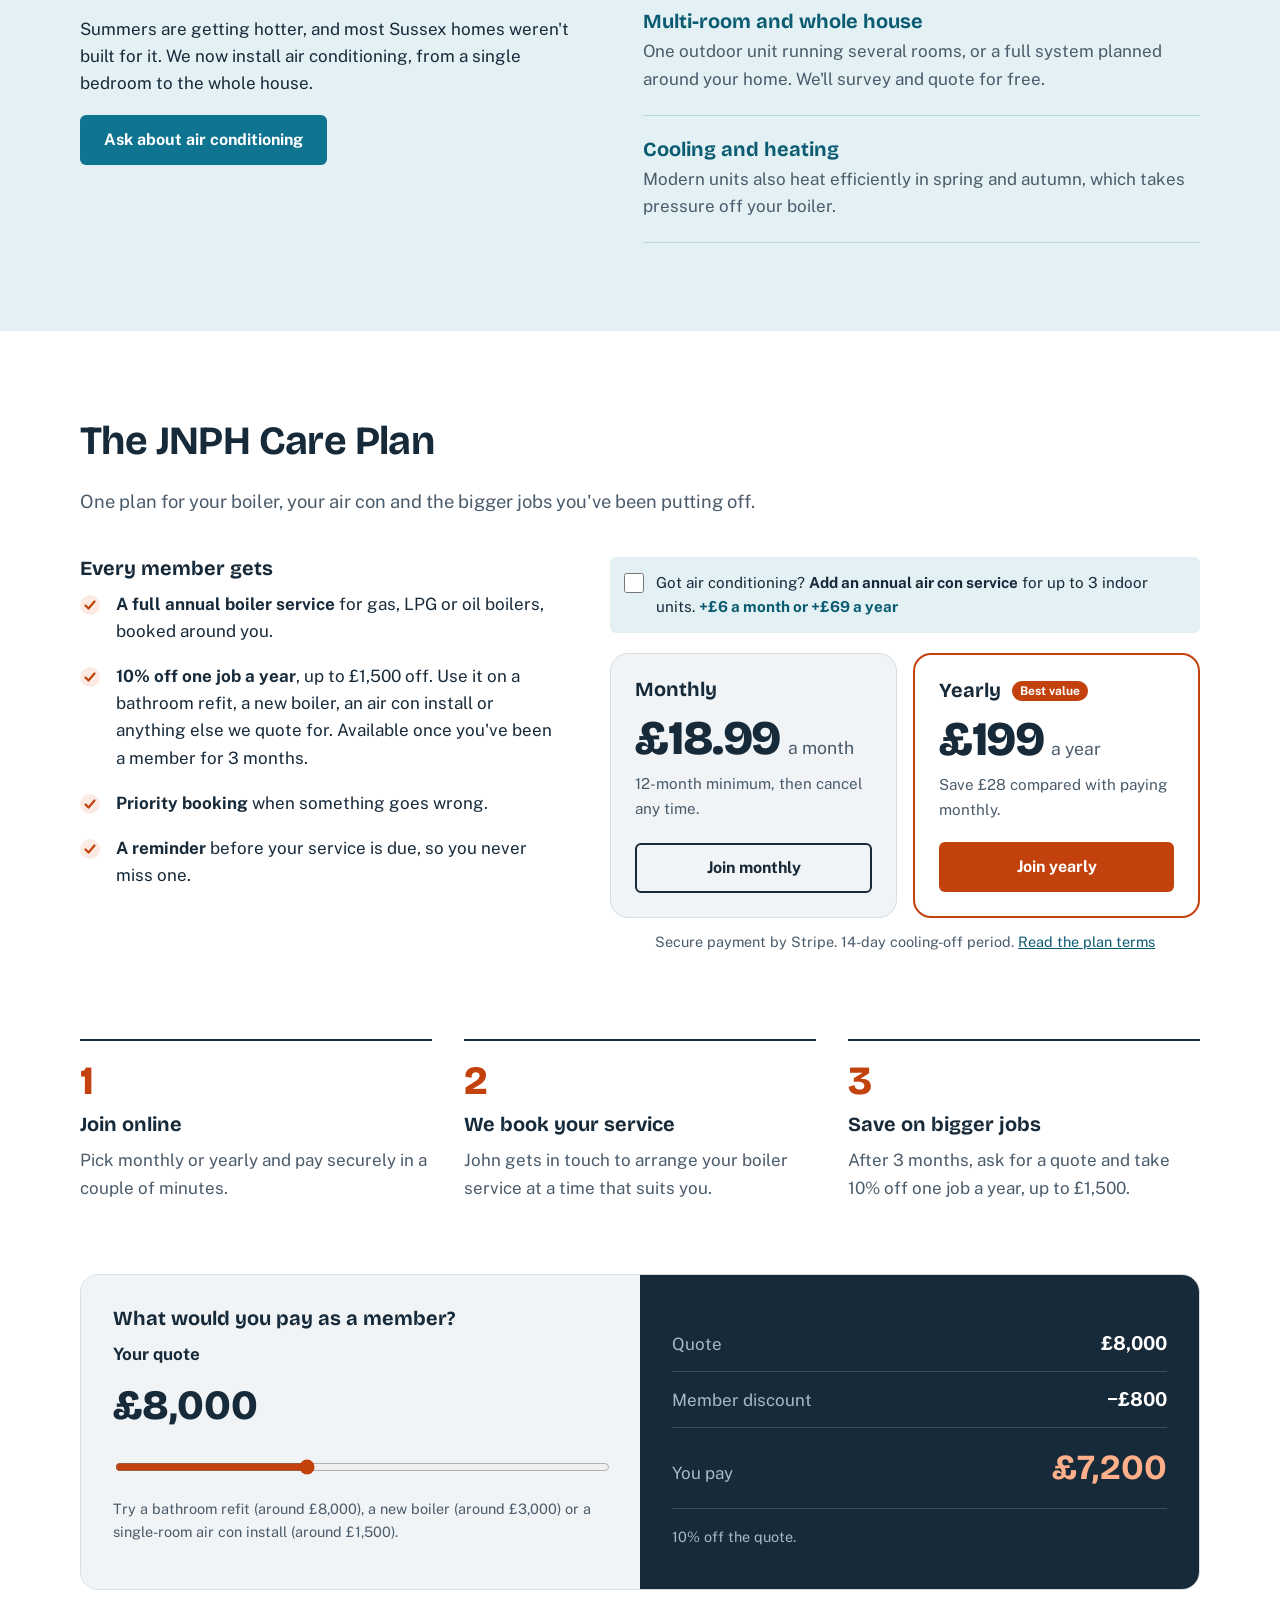
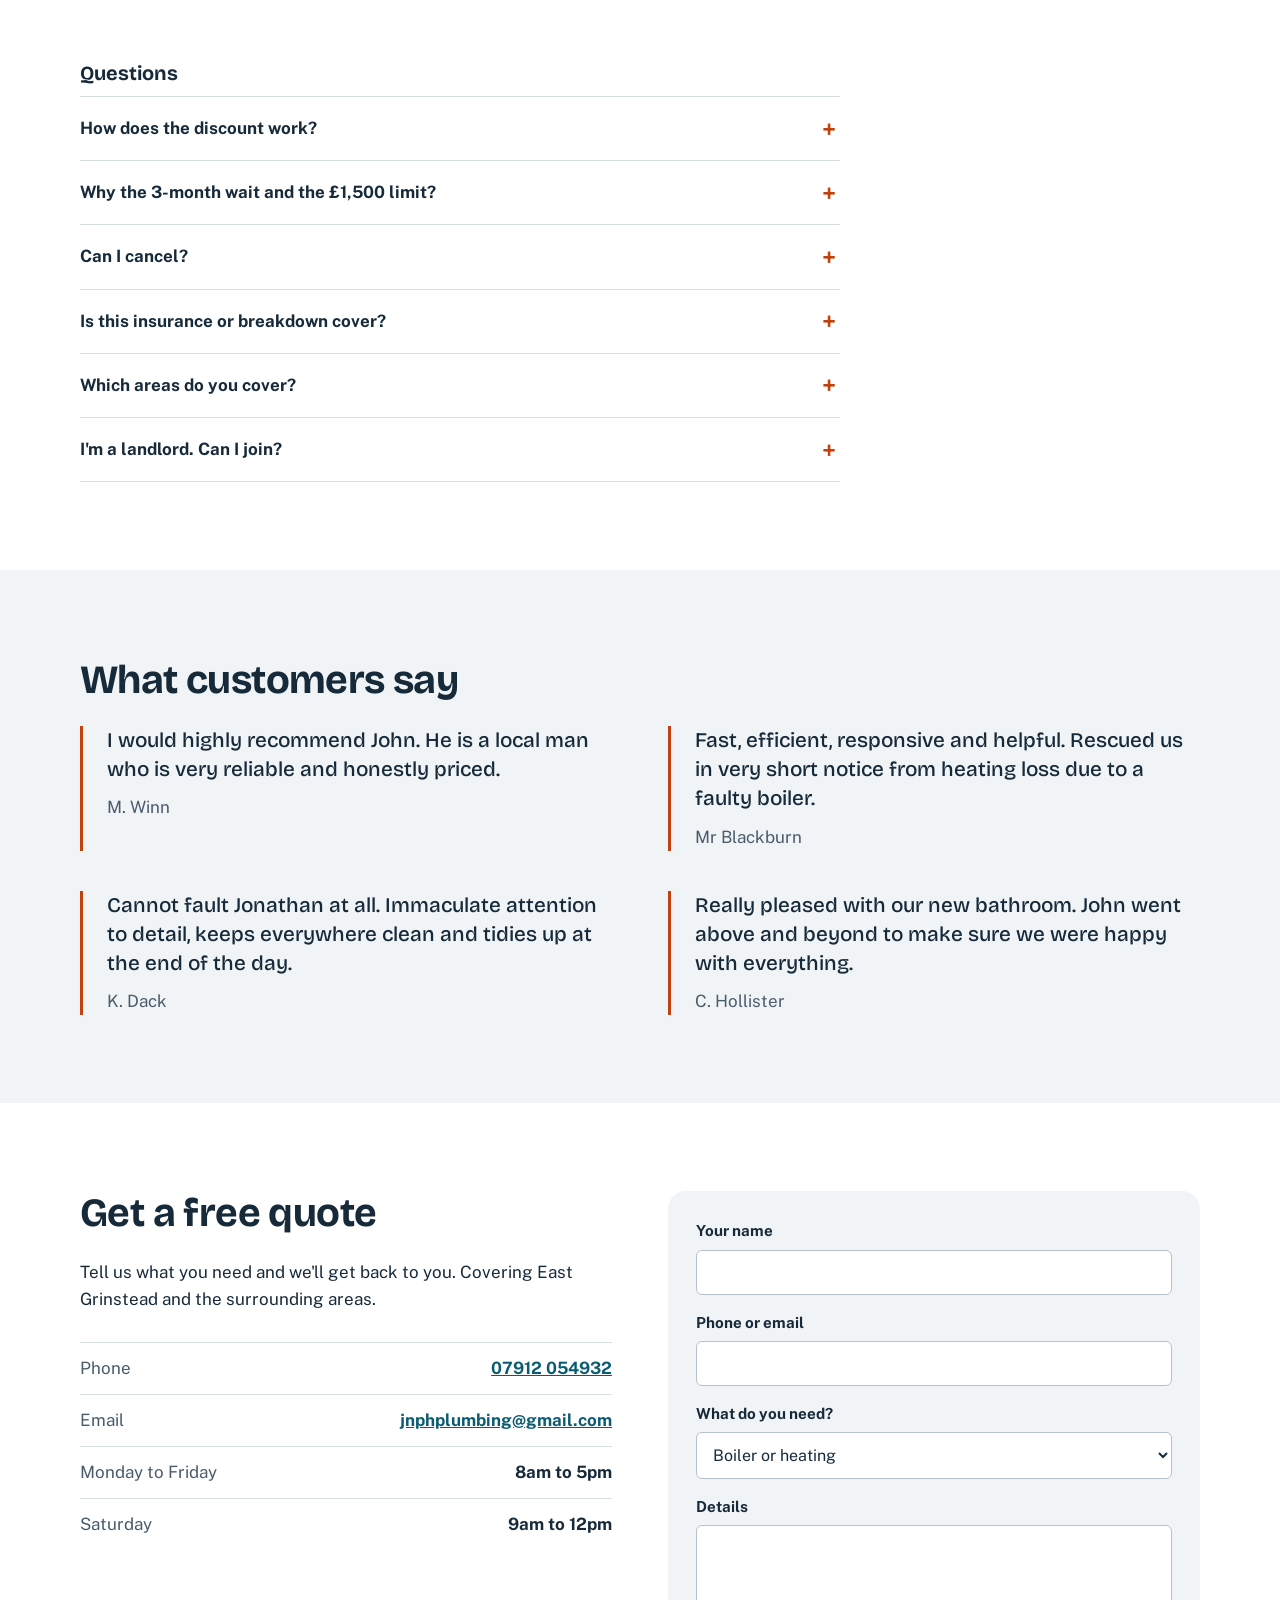
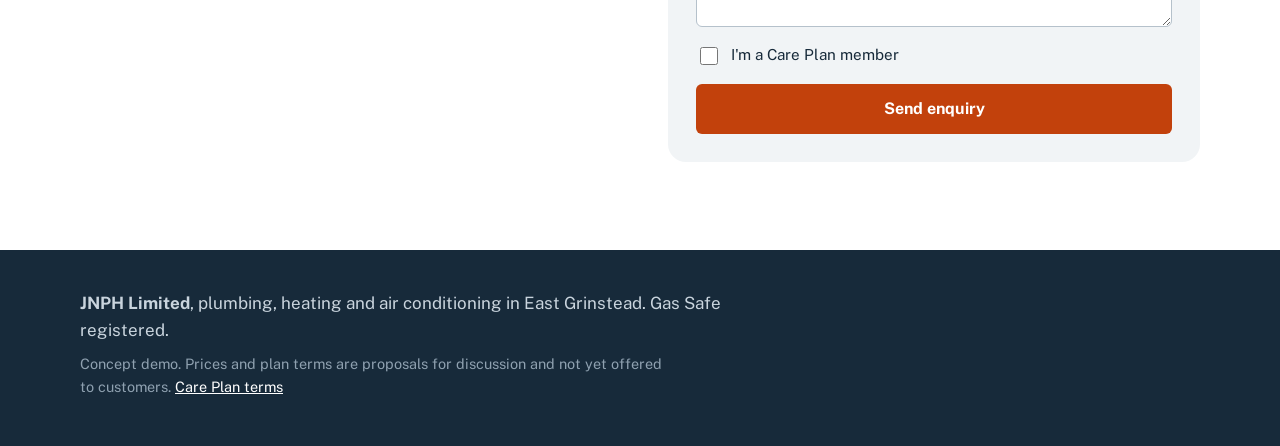
==== commit a037dcb2: "Add proposal page, terms page and plan pricing updates Co-Authored-By: Claude Opus 5.5 <noreply@anth" ====
--- a/index.html
+++ b/index.html
@@ -12,7 +12,7 @@
 </head>
 <body>
   <div class="demo-bar" role="note">
-    Concept demo for JNPH. This is not the live website and no real payments are taken.
+    Concept demo for JNPH. This is not the live website and no real payments are taken. <a href="proposal.html">See the proposal</a>
   </div>
 
   <header class="site-header">
--- a/styles.css
+++ b/styles.css
@@ -314,3 +314,37 @@
   .terms-nav ol { display: none; }
 }
 .site-footer a { color: #fff; }
+
+/* Proposal page */
+.proposal-body { max-width: 860px; }
+.proposal-body section { padding-top: 36px; margin-top: 36px; border-top: 1px solid var(--line); }
+.proposal-body ul { padding-left: 1.3em; margin: 0 0 1em; }
+.proposal-body li { margin-bottom: 8px; max-width: 70ch; }
+.offer { display: grid; grid-template-columns: repeat(3, 1fr); gap: 16px; margin-bottom: 24px; }
+.offer div { background: var(--ink); color: #fff; border-radius: var(--radius-l); padding: 22px 24px; display: grid; gap: 4px; }
+.offer span:last-child { color: #a9b8c5; }
+.offer-num { font-family: var(--display); font-weight: 800; font-size: 2.6rem; line-height: 1; }
+.two-col { display: grid; grid-template-columns: 1fr 1fr; gap: 40px; }
+.fee-chart { margin: 0 0 16px; overflow-x: auto; }
+.fee-chart svg { display: block; width: 100%; min-width: 620px; height: auto; font: 12px var(--body); }
+.c-title { font: 700 16px var(--display); fill: var(--ink); }
+.c-sub { fill: var(--ink-soft); }
+.c-label { fill: var(--ink); }
+.c-value { fill: var(--ink); font-weight: 700; }
+.c-bar { fill: var(--cool); }
+.c-bar-min { fill: #b8c2ca; }
+.c-ref { stroke: #8a99a6; stroke-dasharray: 4 4; }
+.c-axis { stroke: var(--ink-soft); }
+.table-scroll { overflow-x: auto; margin-bottom: 16px; }
+.data-table { width: 100%; border-collapse: collapse; background: var(--surface); font-size: 0.95rem; }
+.data-table th, .data-table td { text-align: left; padding: 10px 14px; border-bottom: 1px solid var(--line); }
+.data-table th { background: var(--ink); color: #fff; font-weight: 700; }
+.data-table td + td, .data-table th + th { text-align: right; white-space: nowrap; }
+.data-table.sums { max-width: 420px; margin-bottom: 20px; }
+.data-table .total td { font-weight: 700; border-top: 2px solid var(--ink); border-bottom: 0; }
+
+@media (max-width: 760px) {
+  .offer, .two-col { grid-template-columns: 1fr; }
+  .offer-num { font-size: 2.2rem; }
+}
+.demo-bar a { color: #fff; font-weight: 700; margin-left: 6px; }
